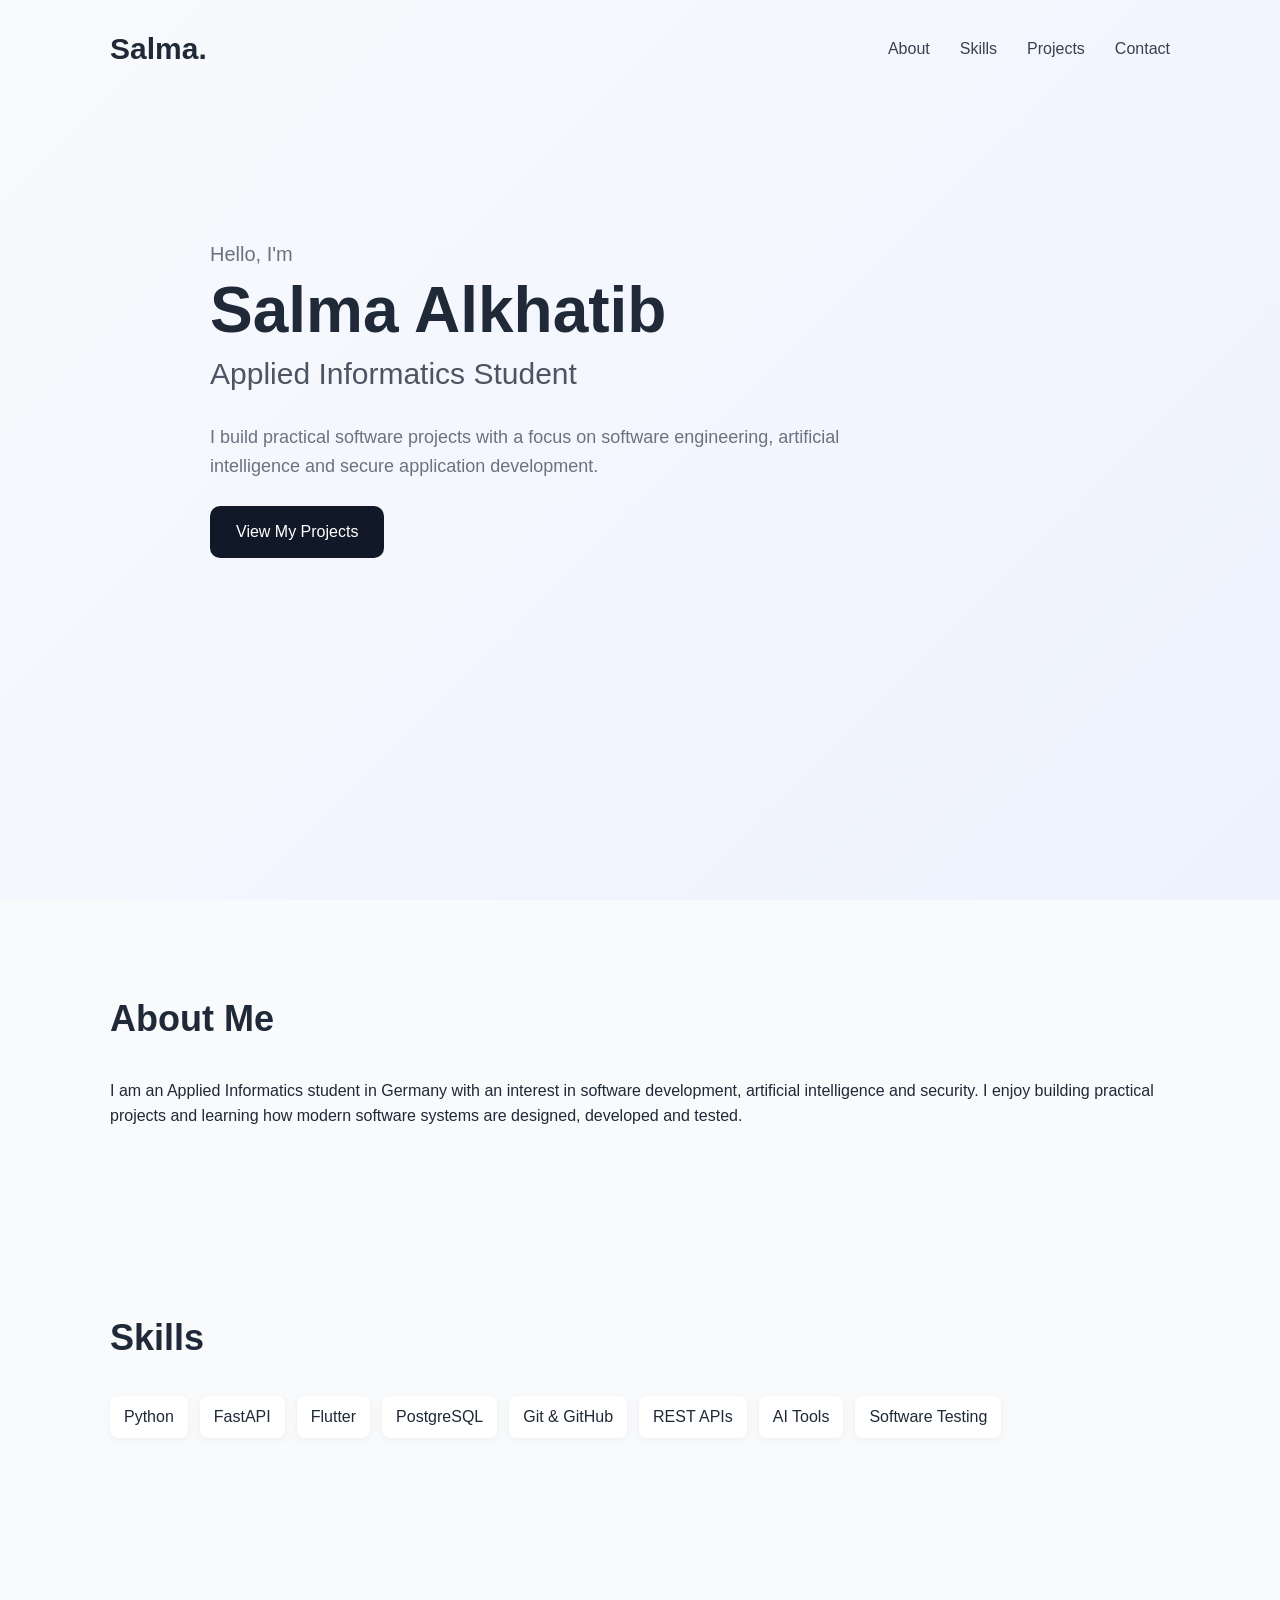
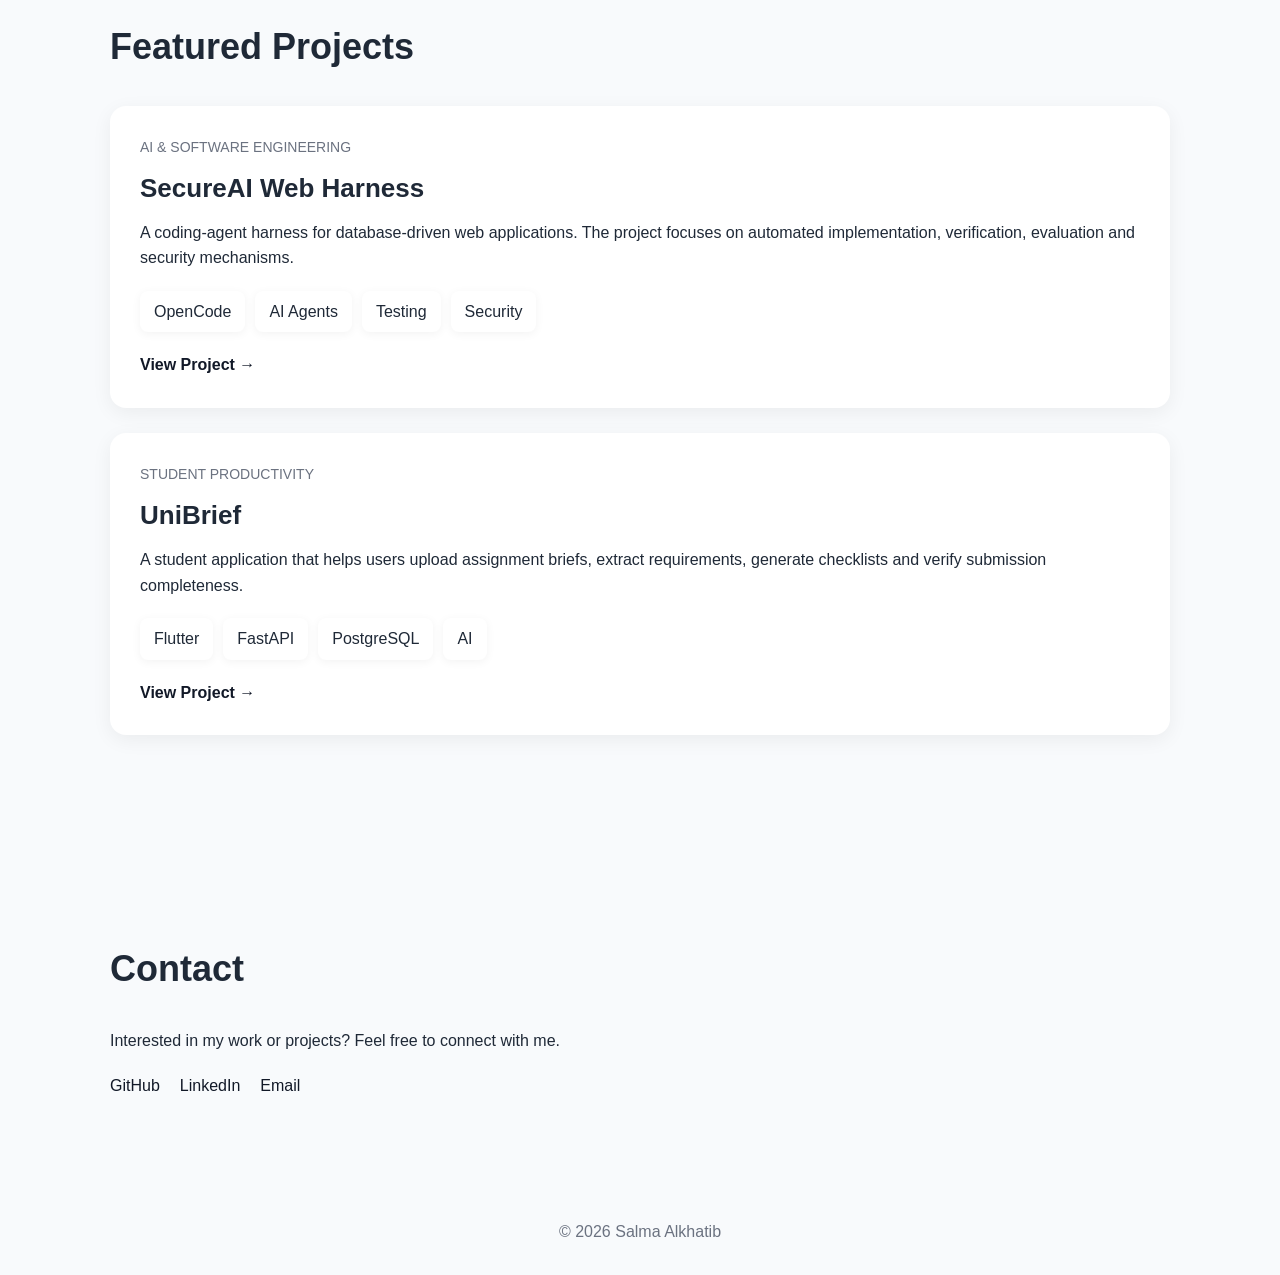
==== index.html @ 958bc484 "Initial portfolio" ====
<!DOCTYPE html>
<html lang="en">
<head>
  <meta charset="UTF-8" />
  <meta name="viewport" content="width=device-width, initial-scale=1.0" />
  <title>Salma Alkhatib | Portfolio</title>
  <link rel="stylesheet" href="style.css" />
</head>

<body>

  <header class="hero">
    <nav>
      <h2 class="logo">Salma.</h2>

      <div class="nav-links">
        <a href="#about">About</a>
        <a href="#skills">Skills</a>
        <a href="#projects">Projects</a>
        <a href="#contact">Contact</a>
      </div>
    </nav>

    <div class="hero-content">
      <p class="intro">Hello, I'm</p>

      <h1>Salma Alkhatib</h1>

      <h3>Applied Informatics Student</h3>

      <p class="description">
        I build practical software projects with a focus on
        software engineering, artificial intelligence and secure
        application development.
      </p>

      <a href="#projects" class="button">View My Projects</a>
    </div>
  </header>

  <section id="about">
    <h2>About Me</h2>

    <p>
      I am an Applied Informatics student in Germany with an interest
      in software development, artificial intelligence and security.
      I enjoy building practical projects and learning how modern
      software systems are designed, developed and tested.
    </p>
  </section>

  <section id="skills">
    <h2>Skills</h2>

    <div class="skills-grid">
      <span>Python</span>
      <span>FastAPI</span>
      <span>Flutter</span>
      <span>PostgreSQL</span>
      <span>Git & GitHub</span>
      <span>REST APIs</span>
      <span>AI Tools</span>
      <span>Software Testing</span>
    </div>
  </section>

  <section id="projects">
    <h2>Featured Projects</h2>

    <div class="project-card">
      <p class="project-type">AI & Software Engineering</p>

      <h3>SecureAI Web Harness</h3>

      <p>
        A coding-agent harness for database-driven web applications.
        The project focuses on automated implementation, verification,
        evaluation and security mechanisms.
      </p>

      <div class="tags">
        <span>OpenCode</span>
        <span>AI Agents</span>
        <span>Testing</span>
        <span>Security</span>
      </div>

      <a href="secureai.html" class="project-link">View Project →</a>
    </div>

    <div class="project-card">
      <p class="project-type">Student Productivity</p>

      <h3>UniBrief</h3>

      <p>
        A student application that helps users upload assignment briefs,
        extract requirements, generate checklists and verify submission
        completeness.
      </p>

      <div class="tags">
        <span>Flutter</span>
        <span>FastAPI</span>
        <span>PostgreSQL</span>
        <span>AI</span>
      </div>

      <a href="#" class="project-link">View Project →</a>
    </div>
  </section>

  <section id="contact">
    <h2>Contact</h2>

    <p>
      Interested in my work or projects? Feel free to connect with me.
    </p>

    <div class="contact-links">
      <a href="#">GitHub</a>
      <a href="#">LinkedIn</a>
      <a href="mailto:your@email.com">Email</a>
    </div>
  </section>

  <footer>
    <p>© 2026 Salma Alkhatib</p>
  </footer>

  <script src="script.js"></script>
</body>
</html>
---- style.css ----
* {
  margin: 0;
  padding: 0;
  box-sizing: border-box;
}

html {
  scroll-behavior: smooth;
}

body {
  font-family: Arial, sans-serif;
  background: #f8fafc;
  color: #1f2937;
  line-height: 1.6;
}

nav {
  max-width: 1100px;
  margin: auto;
  padding: 25px 20px;
  display: flex;
  justify-content: space-between;
  align-items: center;
}

.logo {
  font-size: 30px;
  font-weight: 700;
}

.nav-links {
  display: flex;
  gap: 30px;
}

.nav-links a {
  text-decoration: none;
  color: #374151;
  font-weight: 500;
  transition: 0.3s;
}

.nav-links a:hover {
  color: #111827;
}

.hero {
  min-height: 100vh;
  background: linear-gradient(135deg, #f8fafc, #eef2ff);
}

.hero-content {
  max-width: 900px;
  margin: 120px auto;
  padding: 20px;
  animation: fadeUp 1s ease;
}

.intro {
  font-size: 20px;
  color: #6b7280;
}

.hero h1 {
  font-size: 64px;
  margin: 5px 0;
  line-height: 1.1;
}

.hero h3 {
  font-size: 30px;
  font-weight: 500;
  color: #4b5563;
}

.description {
  max-width: 650px;
  margin: 25px 0;
  font-size: 18px;
  color: #6b7280;
}

.button {
  display: inline-block;
  padding: 13px 26px;
  background: #111827;
  color: white;
  text-decoration: none;
  border-radius: 10px;
  transition: 0.3s;
}

.button:hover {
  transform: translateY(-2px);
}

section {
  max-width: 1100px;
  margin: auto;
  padding: 90px 20px;
}

section h2 {
  font-size: 36px;
  margin-bottom: 30px;
}

.skills-grid {
  display: flex;
  flex-wrap: wrap;
  gap: 12px;
}

.skills-grid span,
.tags span {
  padding: 8px 14px;
  background: white;
  border-radius: 8px;
  box-shadow: 0 2px 10px rgba(0,0,0,0.05);
}

.project-card {
  background: white;
  padding: 30px;
  border-radius: 16px;
  margin-bottom: 25px;
  box-shadow: 0 5px 20px rgba(0,0,0,0.06);
  transition: 0.3s;
}

.project-card:hover {
  transform: translateY(-5px);
}

.project-card h3 {
  font-size: 26px;
  margin: 10px 0;
}

.project-type {
  font-size: 14px;
  text-transform: uppercase;
  color: #6b7280;
}

.tags {
  display: flex;
  flex-wrap: wrap;
  gap: 10px;
  margin: 20px 0;
}

.project-link {
  text-decoration: none;
  color: #111827;
  font-weight: bold;
}

.contact-links {
  display: flex;
  gap: 20px;
  margin-top: 20px;
}

.contact-links a {
  text-decoration: none;
  color: #111827;
}

footer {
  text-align: center;
  padding: 30px;
  color: #6b7280;
}

@keyframes fadeUp {
  from {
    opacity: 0;
    transform: translateY(20px);
  }

  to {
    opacity: 1;
    transform: translateY(0);
  }
}

@media (max-width: 768px) {
  .hero h1 {
    font-size: 42px;
  }

  .hero h3 {
    font-size: 24px;
  }

  .nav-links {
    gap: 15px;
    font-size: 14px;
  }
}
.architecture {
  max-width: 700px;
  margin: 40px auto;
  display: flex;
  flex-direction: column;
  align-items: center;
}

.arch-box {
  width: 100%;
  background: white;
  padding: 24px;
  border-radius: 14px;
  text-align: center;
  box-shadow: 0 5px 20px rgba(0,0,0,0.06);
}

.arch-box h3 {
  margin-bottom: 8px;
  font-size: 22px;
}

.arch-box p {
  color: #6b7280;
}

.arrow {
  font-size: 28px;
  margin: 10px 0;
  color: #6b7280;
}
.progress-grid {
  display: grid;
  grid-template-columns: repeat(auto-fit, minmax(260px, 1fr));
  gap: 20px;
  margin-top: 30px;
}

.progress-card {
  background: white;
  padding: 24px;
  border-radius: 14px;
  box-shadow: 0 5px 20px rgba(0,0,0,0.06);
}

.progress-card h3 {
  margin-bottom: 10px;
}

.status {
  display: inline-block;
  margin-top: 15px;
  padding: 6px 12px;
  border-radius: 20px;
  font-size: 14px;
  font-weight: bold;
}

.done {
  background: #dcfce7;
  color: #166534;
}

.current {
  background: #dbeafe;
  color: #1d4ed8;
}

.planned {
  background: #f3f4f6;
  color: #4b5563;
}
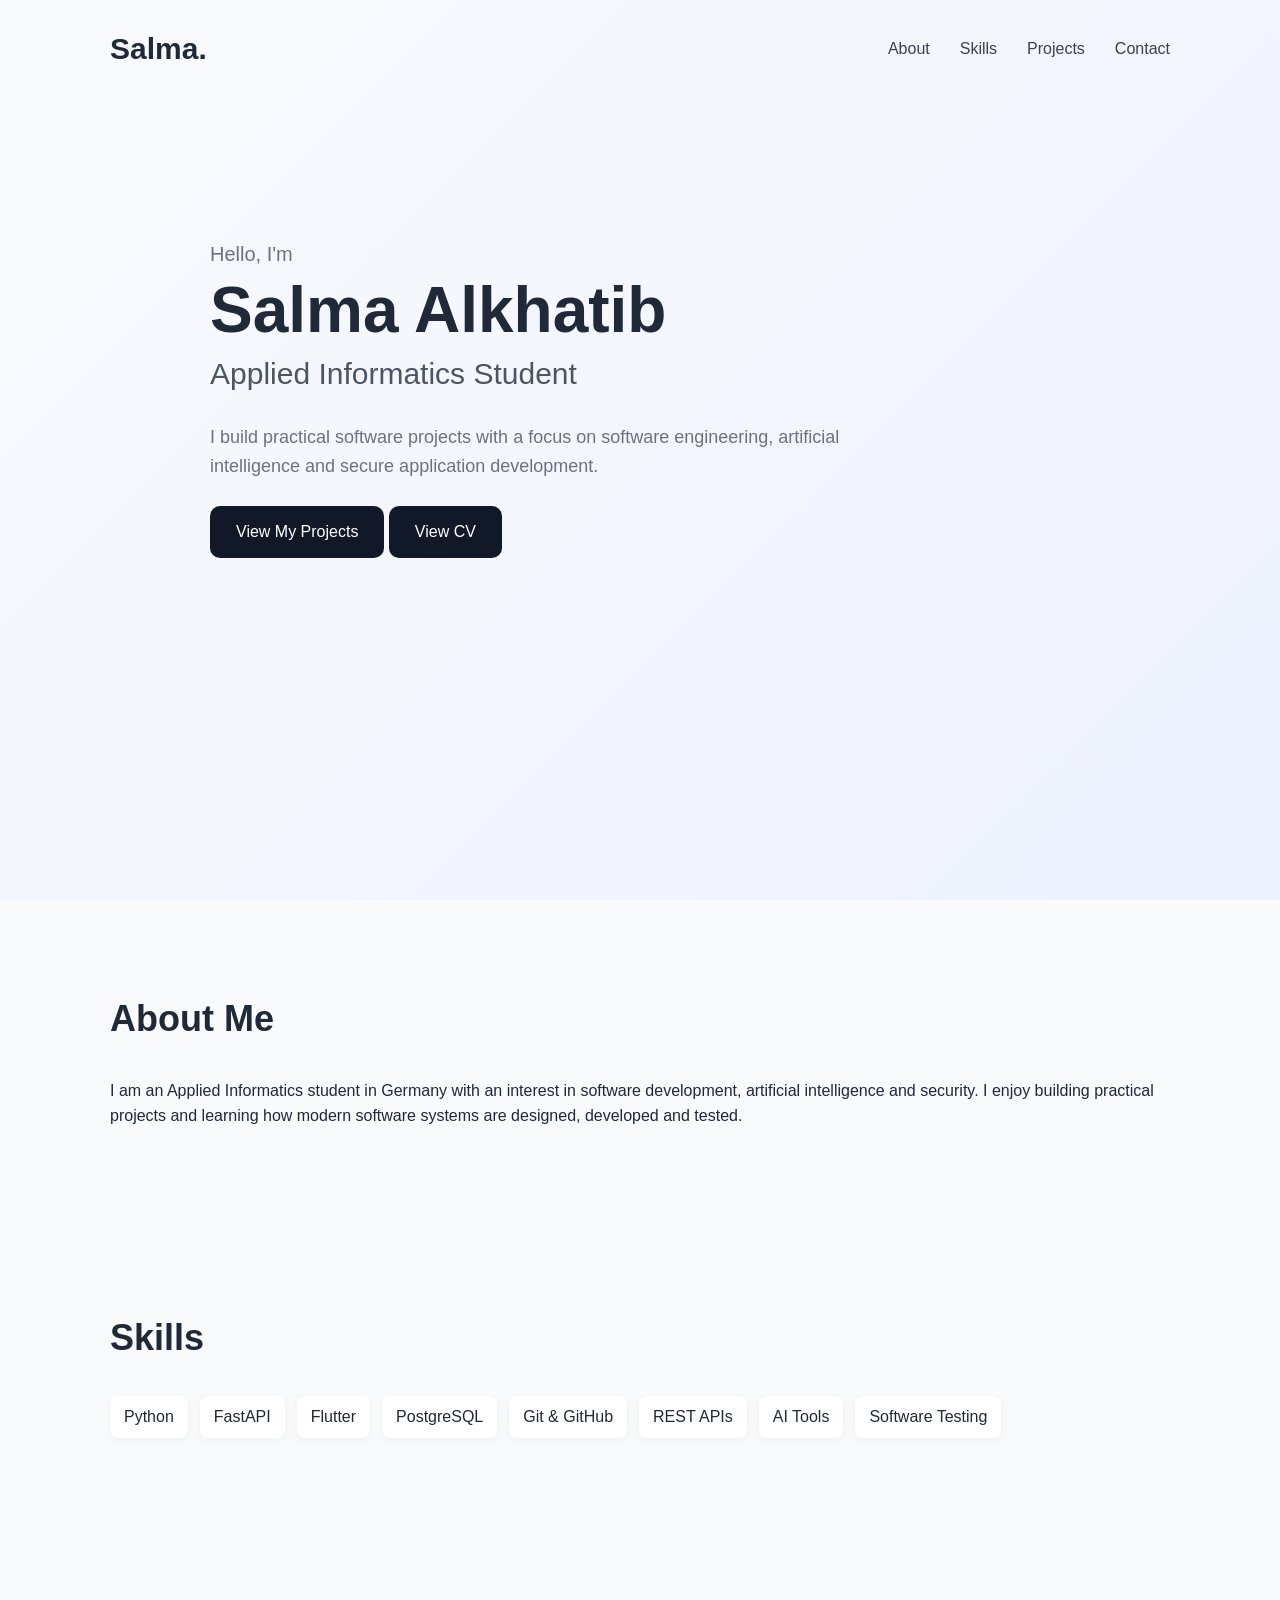
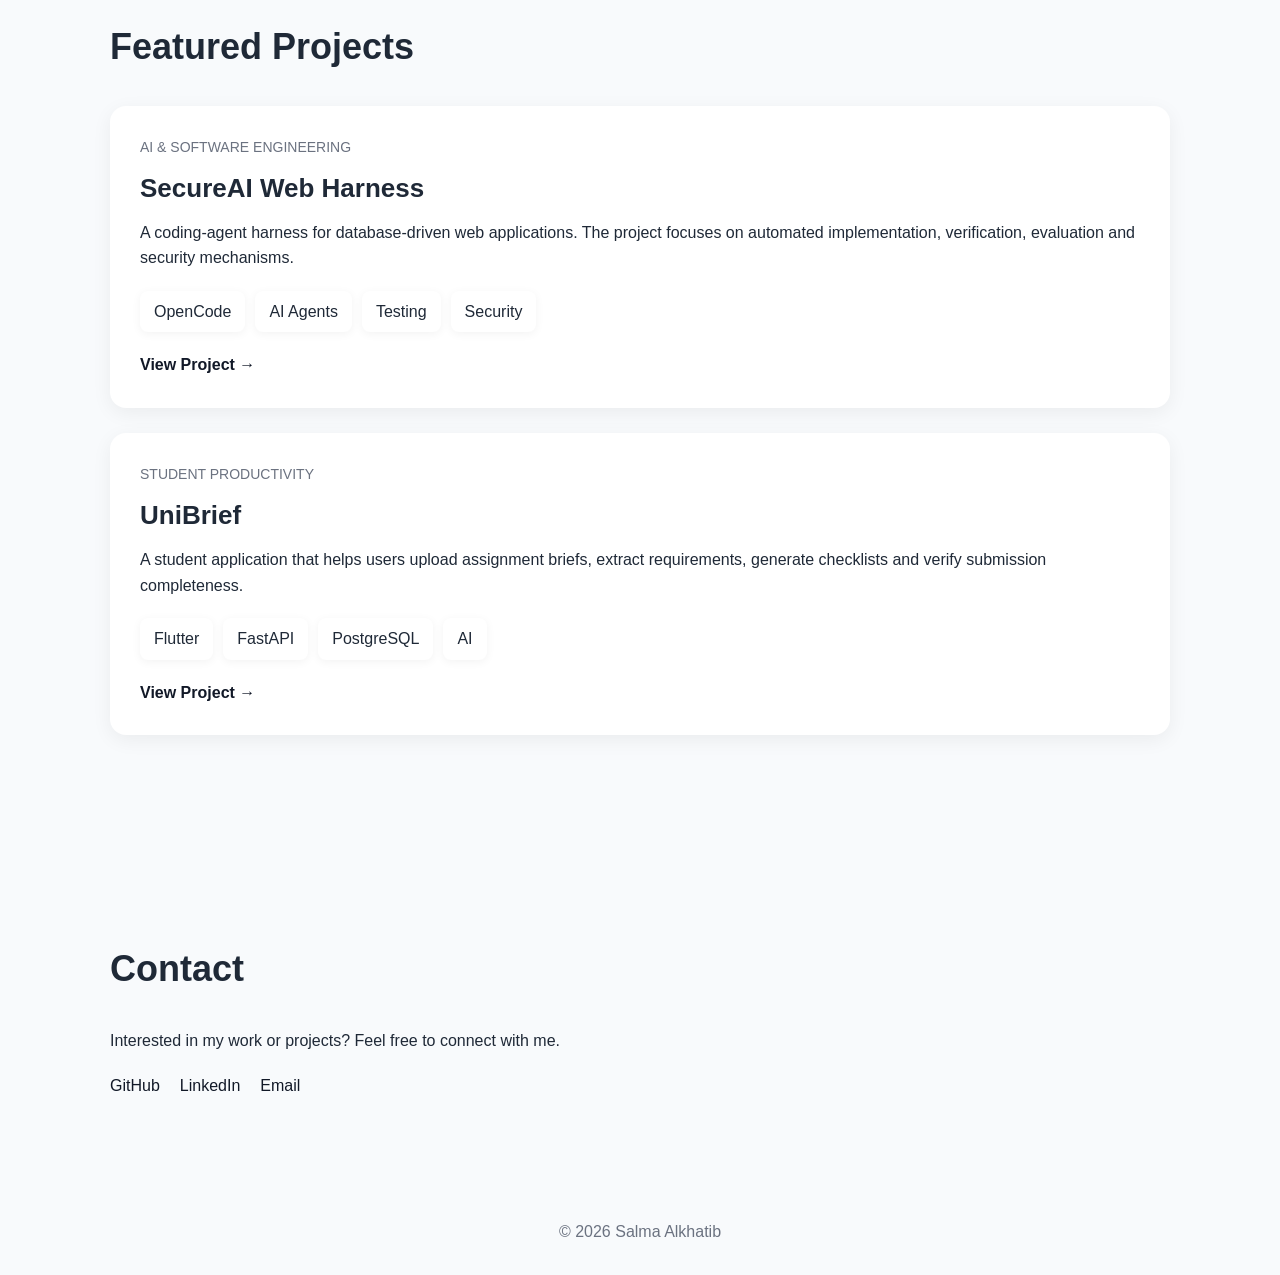
==== commit 6eff48eb: "Add CV to portfolio" ====
--- a/index.html
+++ b/index.html
@@ -35,6 +35,13 @@
       </p>
 
       <a href="#projects" class="button">View My Projects</a>
+      <a
+  href="Salma_Alkhatib_CV.pdf"
+  class="button"
+  target="_blank"
+>
+  View CV
+</a>
     </div>
   </header>
 
@@ -118,8 +125,15 @@
     </p>
 
     <div class="contact-links">
-      <a href="#">GitHub</a>
-      <a href="#">LinkedIn</a>
+        <a href="https://github.com/alkhatibsalma99-ops" target="_blank">
+            GitHub
+          </a>
+          <a
+          href="https://www.linkedin.com/in/salma-alkhatib-435128162"
+          target="_blank"
+        >
+          LinkedIn
+        </a>
       <a href="mailto:your@email.com">Email</a>
     </div>
   </section>
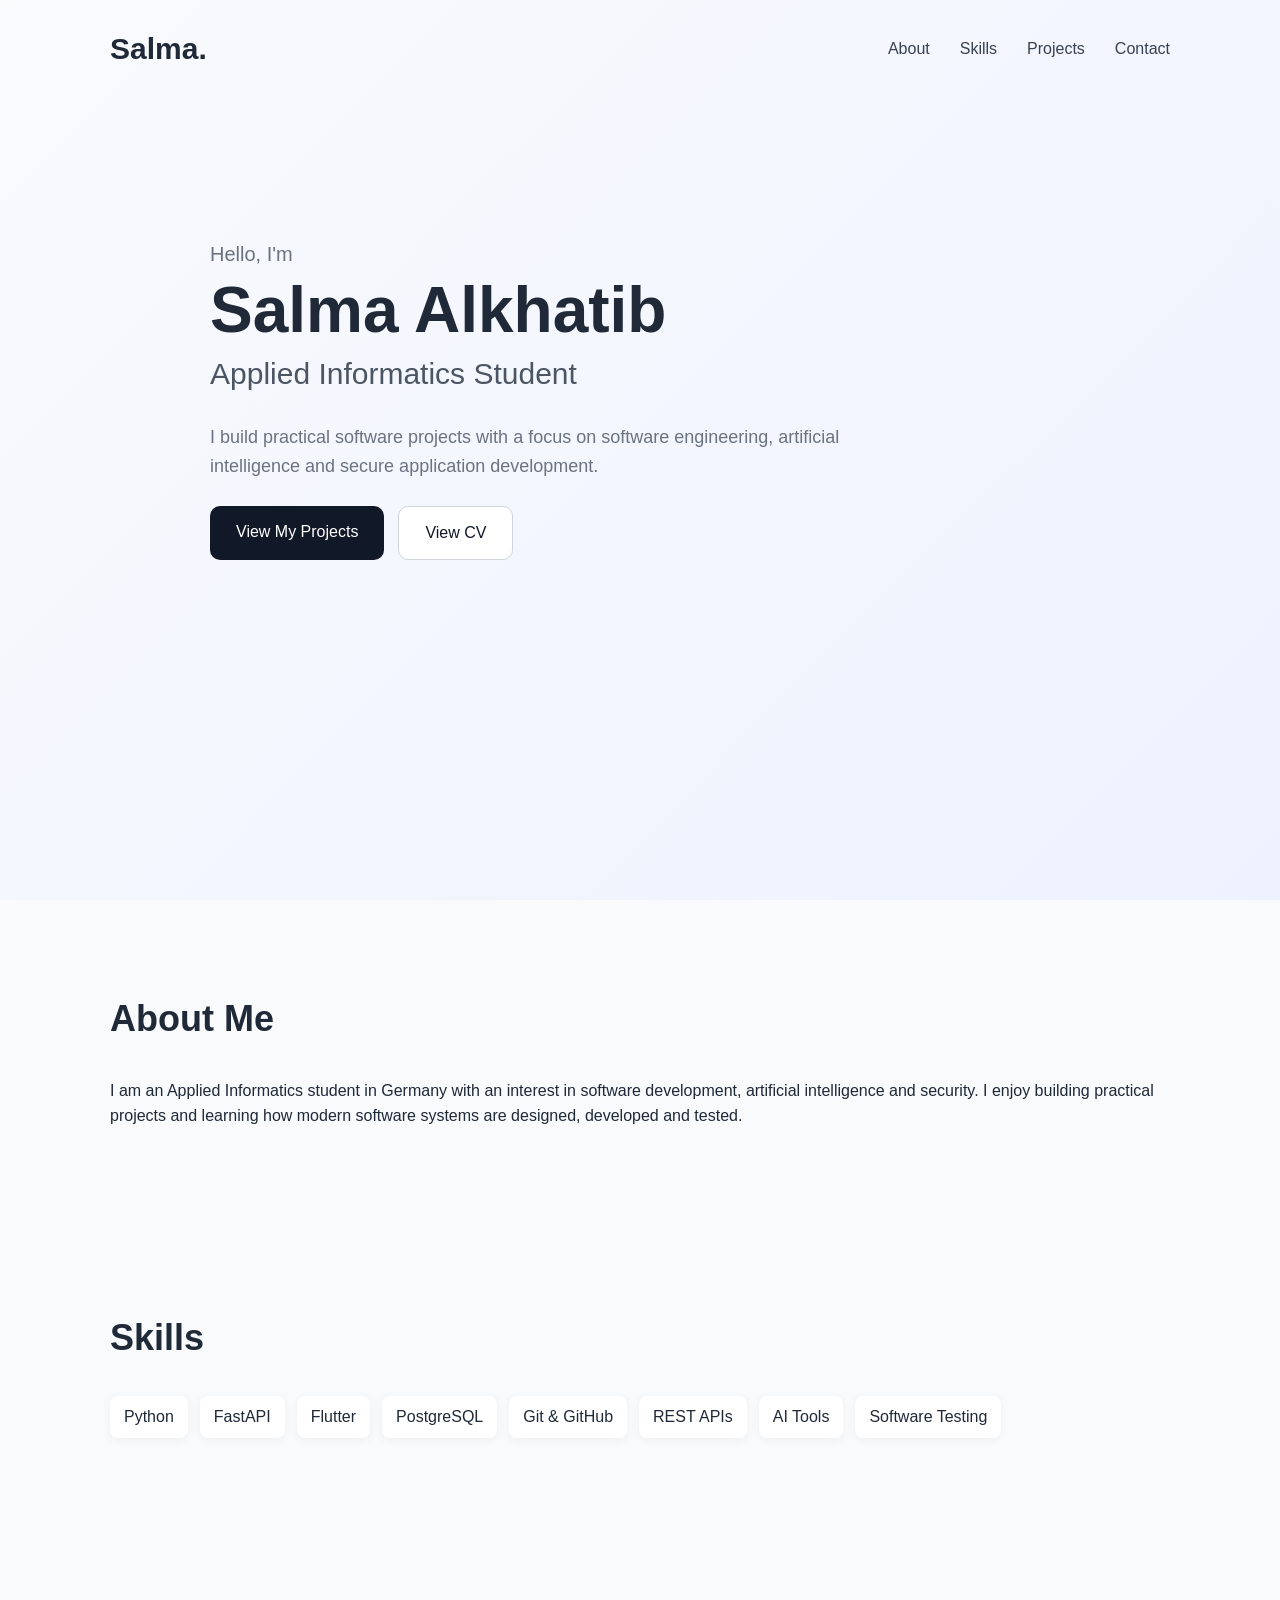
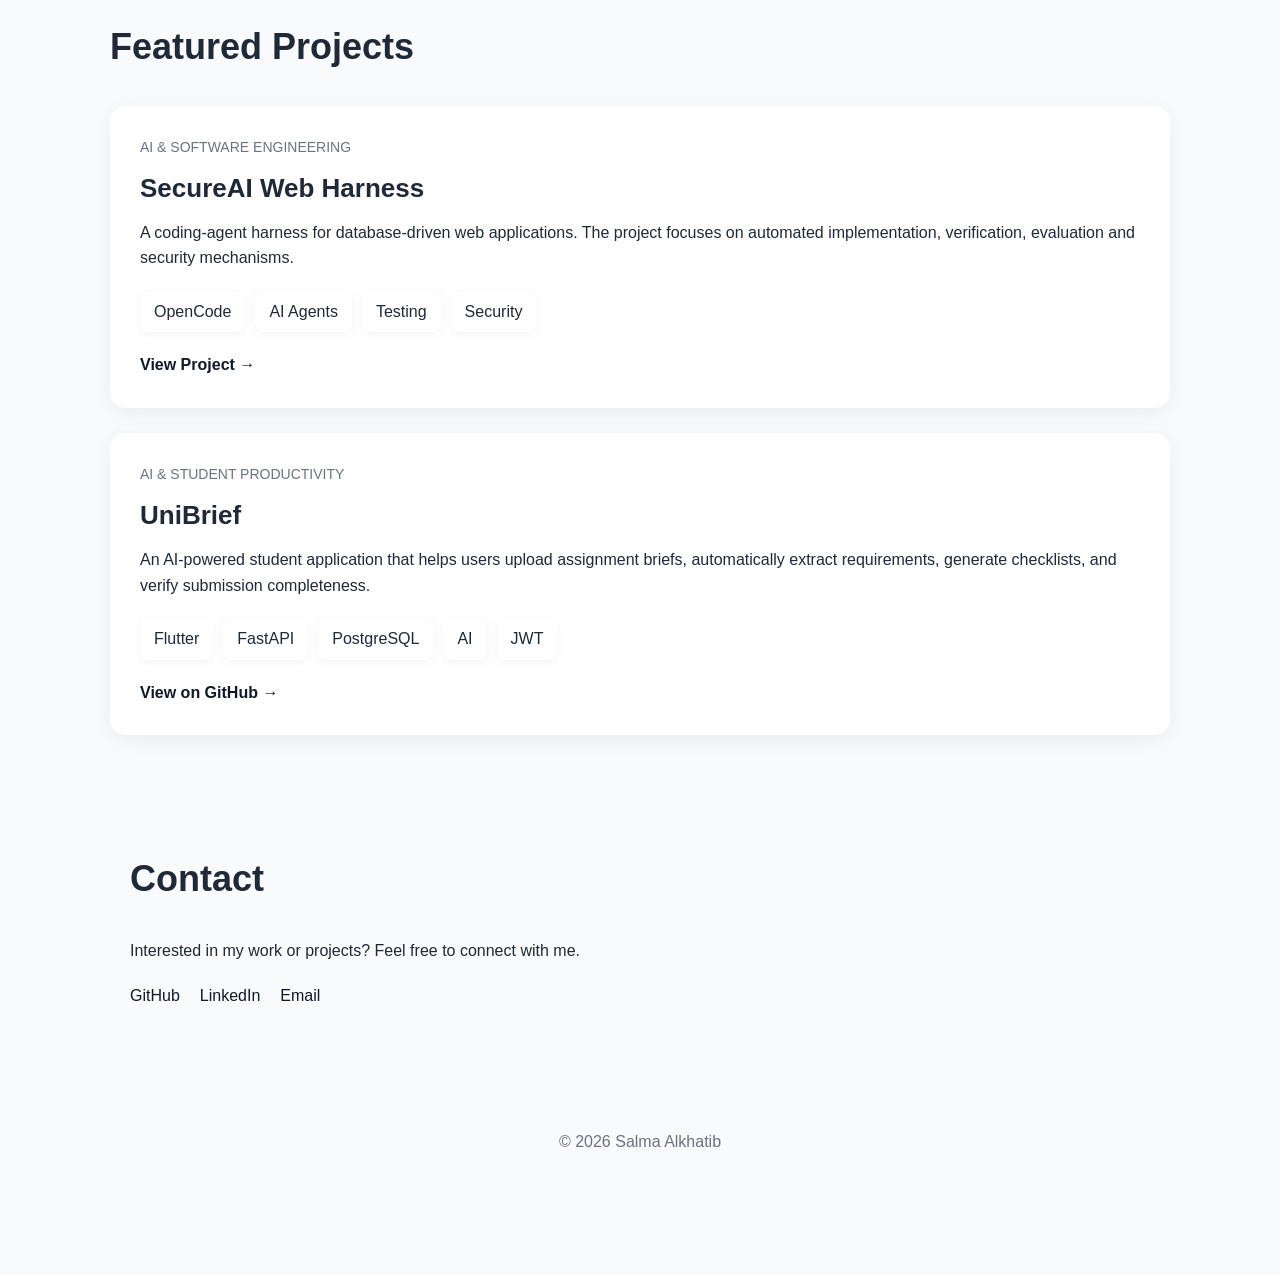
==== commit b3c3e6fd: "Update UniBrief project" ====
--- a/index.html
+++ b/index.html
@@ -34,15 +34,17 @@
         application development.
       </p>
 
-      <a href="#projects" class="button">View My Projects</a>
-      <a
-  href="Salma_Alkhatib_CV.pdf"
-  class="button"
-  target="_blank"
->
-  View CV
-</a>
-    </div>
+      <div class="hero-buttons">
+        <a href="#projects" class="button">View My Projects</a>
+      
+        <a
+          href="Salma_Alkhatib_CV.pdf"
+          class="button secondary-button"
+          target="_blank"
+        >
+          View CV
+        </a>
+      </div>
   </header>
 
   <section id="about">
@@ -96,26 +98,33 @@
     </div>
 
     <div class="project-card">
-      <p class="project-type">Student Productivity</p>
-
-      <h3>UniBrief</h3>
-
-      <p>
-        A student application that helps users upload assignment briefs,
-        extract requirements, generate checklists and verify submission
-        completeness.
-      </p>
-
-      <div class="tags">
-        <span>Flutter</span>
-        <span>FastAPI</span>
-        <span>PostgreSQL</span>
-        <span>AI</span>
-      </div>
-
-      <a href="#" class="project-link">View Project →</a>
+        <p class="project-type">AI & Student Productivity</p>
+    
+        <h3>UniBrief</h3>
+    
+        <p>
+            An AI-powered student application that helps users upload assignment
+            briefs, automatically extract requirements, generate checklists,
+            and verify submission completeness.
+        </p>
+    
+        <div class="tags">
+            <span>Flutter</span>
+            <span>FastAPI</span>
+            <span>PostgreSQL</span>
+            <span>AI</span>
+            <span>JWT</span>
+        </div>
+    
+        <a
+            href="https://github.com/alkhatibsalma99-ops/UniBrief"
+            target="_blank"
+            rel="noopener noreferrer"
+            class="project-link"
+        >
+            View on GitHub →
+        </a>
     </div>
-  </section>
 
   <section id="contact">
     <h2>Contact</h2>
--- a/style.css
+++ b/style.css
@@ -271,4 +271,20 @@
 .planned {
   background: #f3f4f6;
   color: #4b5563;
+}
+.hero-buttons {
+  display: flex;
+  gap: 14px;
+  flex-wrap: wrap;
+  margin-top: 25px;
+}
+
+.secondary-button {
+  background: white;
+  color: #111827;
+  border: 1px solid #d1d5db;
+}
+
+.secondary-button:hover {
+  background: #f3f4f6;
 }
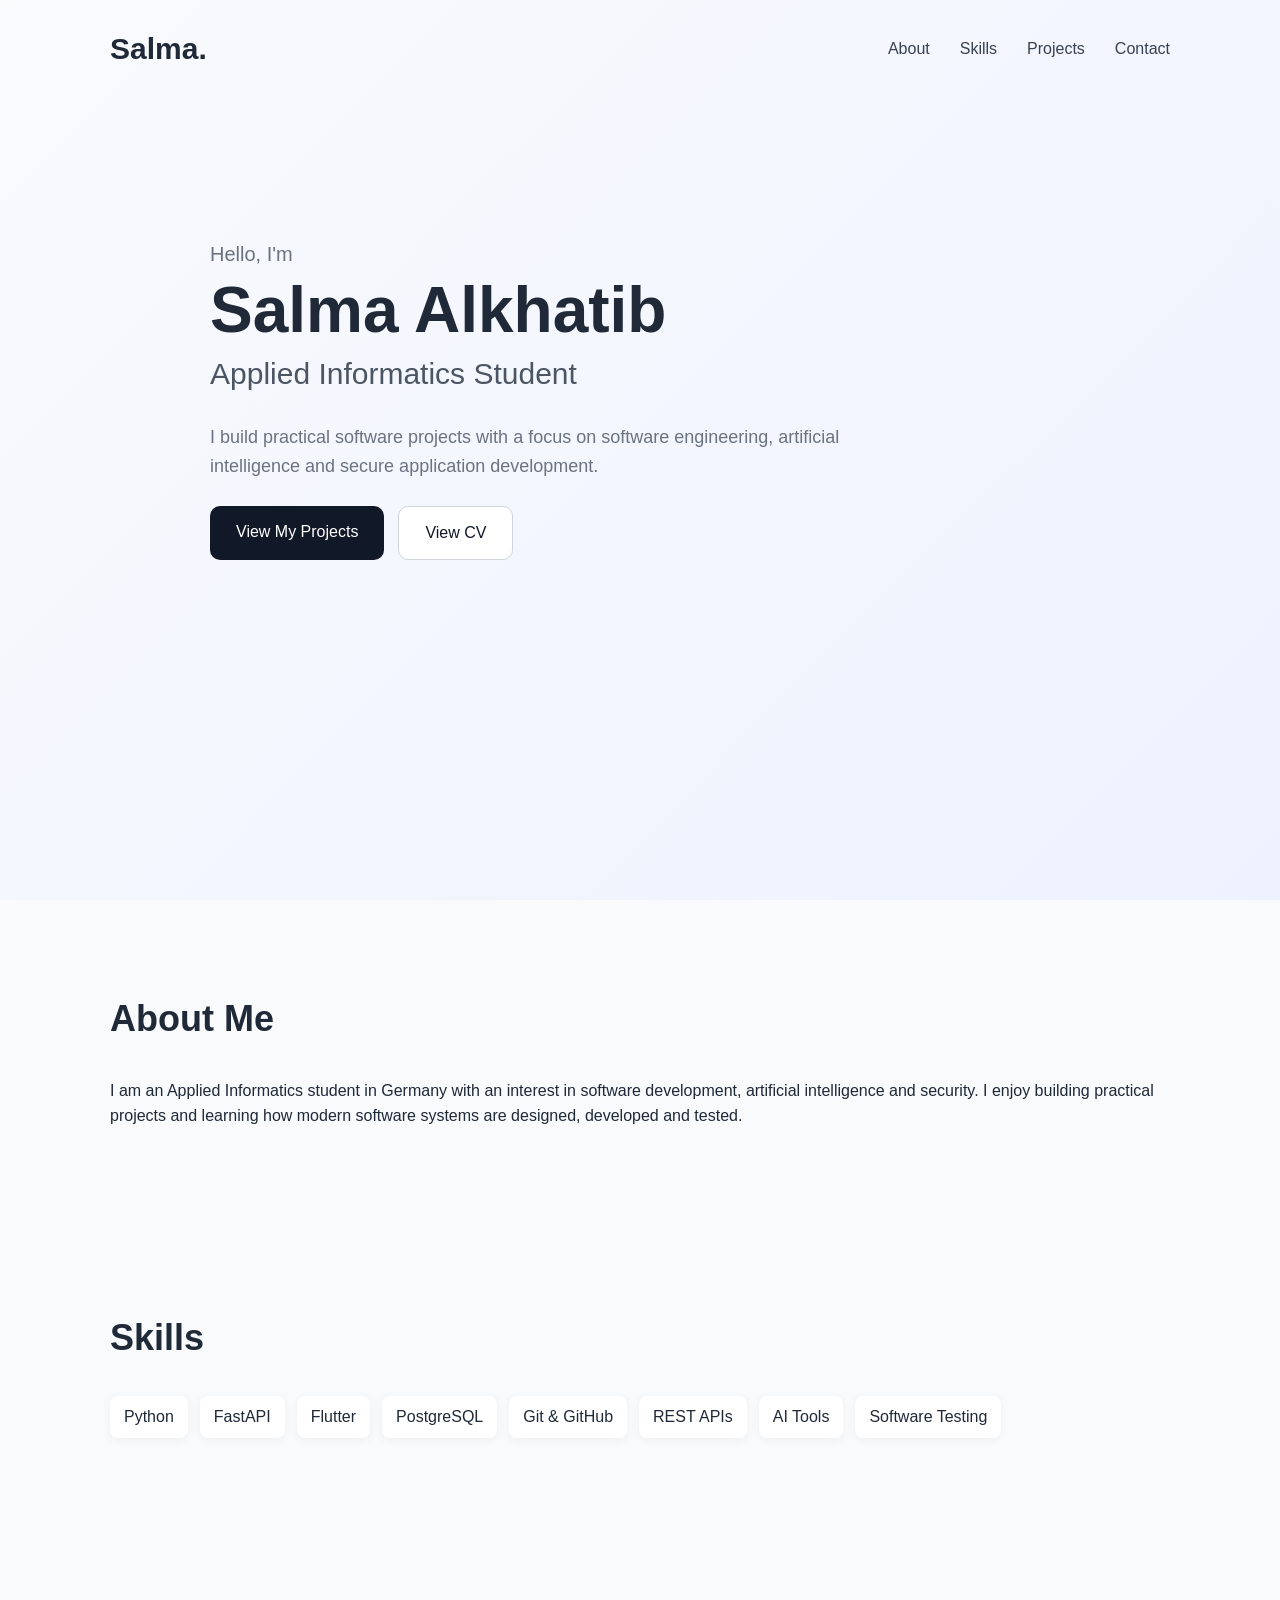
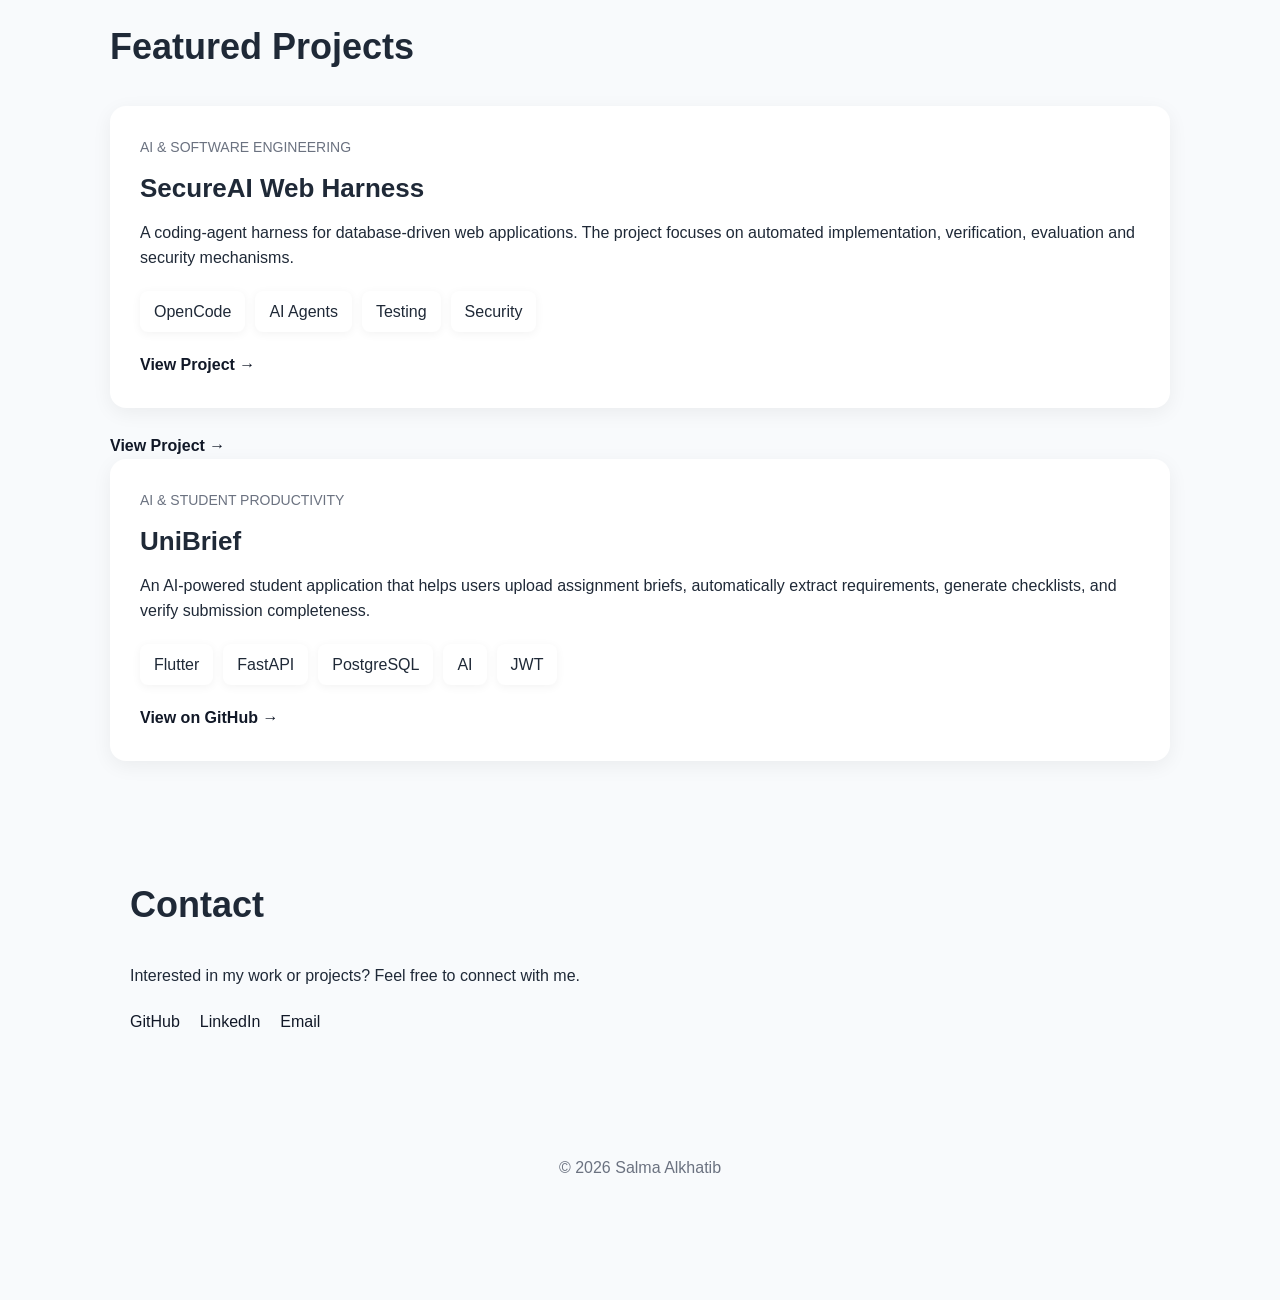
==== commit 47290918: "Add Beautiful Reinigungsservice to portfolio" ====
--- a/index.html
+++ b/index.html
@@ -96,6 +96,12 @@
 
       <a href="secureai.html" class="project-link">View Project →</a>
     </div>
+    <a
+  href="beautiful-reinigungsservice.html"
+  class="project-link"
+>
+  View Project →
+</a>
 
     <div class="project-card">
         <p class="project-type">AI & Student Productivity</p>
--- a/style.css
+++ b/style.css
@@ -287,4 +287,433 @@
 
 .secondary-button:hover {
   background: #f3f4f6;
+}
+/* =========================================
+   BEAUTIFUL REINIGUNGSSERVICE PROJECT PAGE
+========================================= */
+
+.project-header {
+  padding: 22px 0;
+  border-bottom: 1px solid #e9eef5;
+  background: #ffffff;
+}
+
+.project-nav {
+  display: flex;
+  align-items: center;
+  justify-content: space-between;
+  gap: 20px;
+}
+
+.back-link {
+  color: #4f5d73;
+  text-decoration: none;
+  font-weight: 600;
+}
+
+.project-live-btn {
+  text-decoration: none;
+  background: #1478d4;
+  color: white;
+  padding: 11px 18px;
+  border-radius: 8px;
+  font-weight: 700;
+}
+
+
+.project-hero {
+  padding: 100px 0;
+  background: linear-gradient(
+    135deg,
+    #f7fbff,
+    #eef6ff
+  );
+}
+
+.project-hero-grid {
+  display: grid;
+  grid-template-columns: 1.1fr 0.9fr;
+  gap: 70px;
+  align-items: center;
+}
+
+.project-label {
+  display: inline-block;
+  color: #1478d4;
+  font-size: 13px;
+  letter-spacing: 2px;
+  font-weight: 800;
+  margin-bottom: 18px;
+}
+
+.project-hero h1 {
+  font-size: 56px;
+  line-height: 1.05;
+  margin-bottom: 24px;
+  color: #102a43;
+}
+
+.project-intro {
+  font-size: 19px;
+  color: #627d98;
+  line-height: 1.75;
+  max-width: 700px;
+}
+
+.project-tech {
+  display: flex;
+  flex-wrap: wrap;
+  gap: 10px;
+  margin: 30px 0;
+}
+
+.project-tech span {
+  background: #ffffff;
+  color: #1478d4;
+  padding: 8px 13px;
+  border-radius: 20px;
+  font-size: 13px;
+  font-weight: 700;
+  border: 1px solid #d7e9f9;
+}
+
+.project-actions {
+  display: flex;
+  flex-wrap: wrap;
+  gap: 14px;
+}
+
+.project-primary-btn,
+.project-secondary-btn {
+  display: inline-block;
+  padding: 14px 22px;
+  border-radius: 8px;
+  text-decoration: none;
+  font-weight: 700;
+}
+
+.project-primary-btn {
+  background: #1478d4;
+  color: white;
+}
+
+.project-secondary-btn {
+  background: white;
+  color: #1478d4;
+  border: 2px solid #1478d4;
+}
+
+
+.project-preview {
+  background: white;
+  border-radius: 18px;
+  overflow: hidden;
+  box-shadow: 0 24px 60px rgba(25, 80, 130, 0.15);
+}
+
+.browser-bar {
+  display: flex;
+  gap: 8px;
+  padding: 16px;
+  border-bottom: 1px solid #edf2f7;
+}
+
+.browser-bar span {
+  width: 11px;
+  height: 11px;
+  background: #cbd5e1;
+  border-radius: 50%;
+}
+
+.preview-content {
+  min-height: 350px;
+  padding: 60px 40px;
+  background: linear-gradient(
+    135deg,
+    #eaf6ff,
+    #ffffff
+  );
+}
+
+.preview-content h2 {
+  font-size: 34px;
+  color: #102a43;
+  margin-bottom: 18px;
+}
+
+.preview-content p {
+  color: #627d98;
+  line-height: 1.7;
+  margin-bottom: 25px;
+}
+
+.preview-content a {
+  color: #1478d4;
+  text-decoration: none;
+  font-weight: 700;
+}
+
+
+.project-section {
+  padding: 90px 0;
+}
+
+.project-light {
+  background: #f8fbfe;
+}
+
+.project-section-heading {
+  display: flex;
+  align-items: center;
+  gap: 15px;
+  margin-bottom: 45px;
+}
+
+.project-section-heading span {
+  color: #1478d4;
+  font-weight: 800;
+}
+
+.project-section-heading h2 {
+  font-size: 38px;
+  color: #102a43;
+}
+
+
+.project-two-columns {
+  display: grid;
+  grid-template-columns: repeat(2, 1fr);
+  gap: 50px;
+}
+
+.project-two-columns h3 {
+  font-size: 24px;
+  color: #102a43;
+  margin-bottom: 12px;
+}
+
+.project-two-columns p {
+  color: #627d98;
+  line-height: 1.8;
+}
+
+
+.feature-grid {
+  display: grid;
+  grid-template-columns: repeat(3, 1fr);
+  gap: 24px;
+}
+
+.feature-box {
+  background: white;
+  padding: 28px;
+  border-radius: 14px;
+  box-shadow: 0 10px 25px rgba(20, 80, 130, 0.08);
+}
+
+.feature-box h3 {
+  margin-bottom: 12px;
+  color: #102a43;
+}
+
+.feature-box p {
+  color: #627d98;
+  line-height: 1.65;
+}
+
+
+.security-box {
+  max-width: 850px;
+}
+
+.security-box > p {
+  color: #627d98;
+  line-height: 1.75;
+  margin-bottom: 25px;
+}
+
+.security-box ul {
+  list-style: none;
+  display: grid;
+  gap: 12px;
+}
+
+.security-box li {
+  position: relative;
+  padding-left: 28px;
+  color: #486581;
+}
+
+.security-box li::before {
+  content: "✓";
+  position: absolute;
+  left: 0;
+  color: #1478d4;
+  font-weight: 800;
+}
+
+
+.tech-grid {
+  display: grid;
+  grid-template-columns: repeat(4, 1fr);
+  gap: 20px;
+}
+
+.tech-grid div {
+  background: white;
+  padding: 25px;
+  border-radius: 12px;
+}
+
+.tech-grid strong {
+  display: block;
+  color: #102a43;
+  margin-bottom: 8px;
+}
+
+.tech-grid p {
+  color: #627d98;
+}
+
+
+.process-list {
+  display: grid;
+  grid-template-columns: repeat(3, 1fr);
+  gap: 25px;
+}
+
+.process-list > div {
+  padding: 30px;
+  border: 1px solid #e7eef5;
+  border-radius: 14px;
+}
+
+.process-list span {
+  display: inline-flex;
+  width: 38px;
+  height: 38px;
+  align-items: center;
+  justify-content: center;
+  border-radius: 50%;
+  background: #e5f3ff;
+  color: #1478d4;
+  font-weight: 800;
+  margin-bottom: 18px;
+}
+
+.process-list h3 {
+  margin-bottom: 10px;
+  color: #102a43;
+}
+
+.process-list p {
+  color: #627d98;
+  line-height: 1.65;
+}
+
+
+.project-result {
+  padding: 100px 0;
+  background: #102a43;
+  color: white;
+  text-align: center;
+}
+
+.project-result > .container {
+  max-width: 800px;
+}
+
+.project-result span {
+  color: #58b5ff;
+  font-size: 13px;
+  font-weight: 800;
+  letter-spacing: 2px;
+}
+
+.project-result h2 {
+  font-size: 42px;
+  margin: 15px 0 20px;
+}
+
+.project-result p {
+  color: #bcccdc;
+  line-height: 1.8;
+  margin-bottom: 30px;
+}
+
+.project-result .project-actions {
+  justify-content: center;
+}
+
+
+.project-footer {
+  padding: 25px 0;
+  background: #081b2c;
+  color: #bcccdc;
+}
+
+.project-footer .container {
+  display: flex;
+  justify-content: space-between;
+  align-items: center;
+}
+
+.project-footer a {
+  color: white;
+  text-decoration: none;
+}
+
+
+@media (max-width: 900px) {
+
+  .project-hero-grid,
+  .project-two-columns {
+    grid-template-columns: 1fr;
+  }
+
+  .project-hero h1 {
+    font-size: 42px;
+  }
+
+  .feature-grid {
+    grid-template-columns: 1fr 1fr;
+  }
+
+  .tech-grid {
+    grid-template-columns: 1fr 1fr;
+  }
+
+  .process-list {
+    grid-template-columns: 1fr 1fr;
+  }
+
+}
+
+
+@media (max-width: 600px) {
+
+  .project-hero {
+    padding: 65px 0;
+  }
+
+  .project-hero h1 {
+    font-size: 35px;
+  }
+
+  .feature-grid,
+  .tech-grid,
+  .process-list {
+    grid-template-columns: 1fr;
+  }
+
+  .project-nav {
+    flex-direction: column;
+    align-items: flex-start;
+  }
+
+  .project-footer .container {
+    flex-direction: column;
+    gap: 12px;
+  }
+
 }
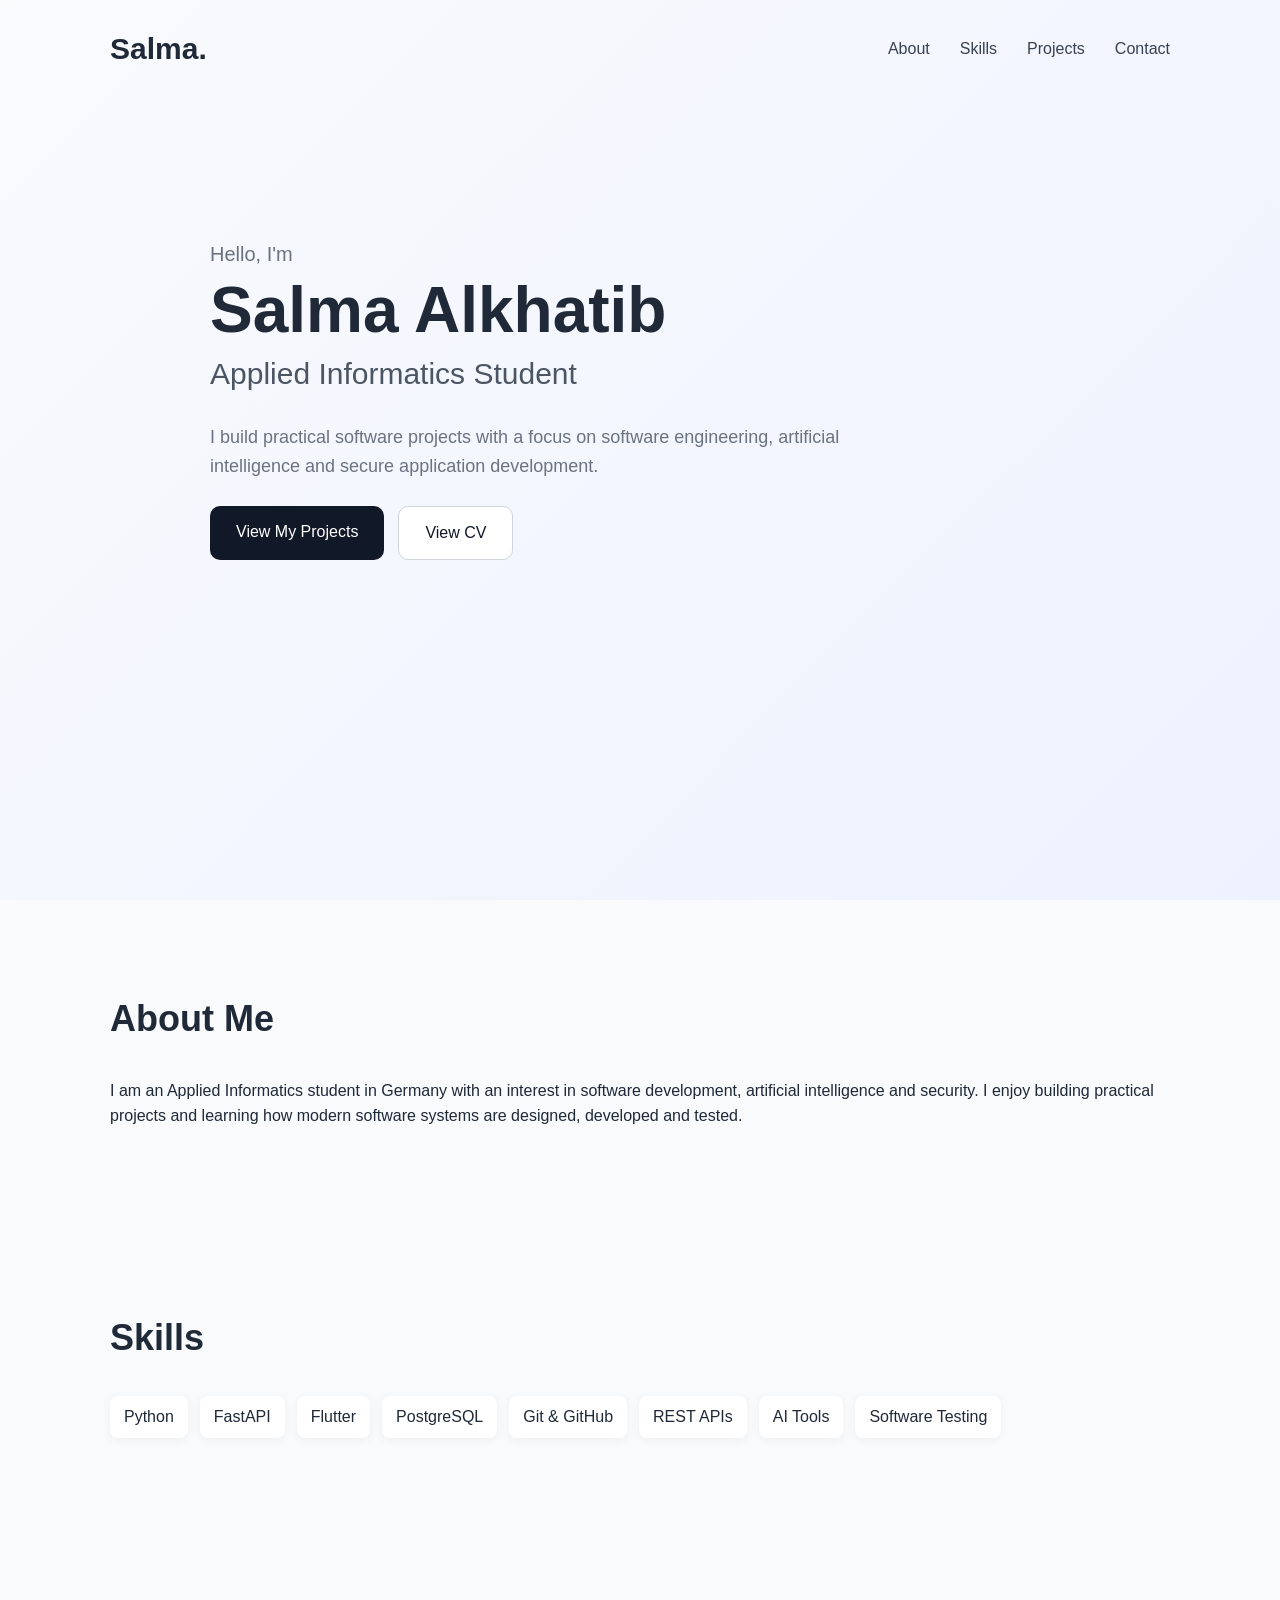
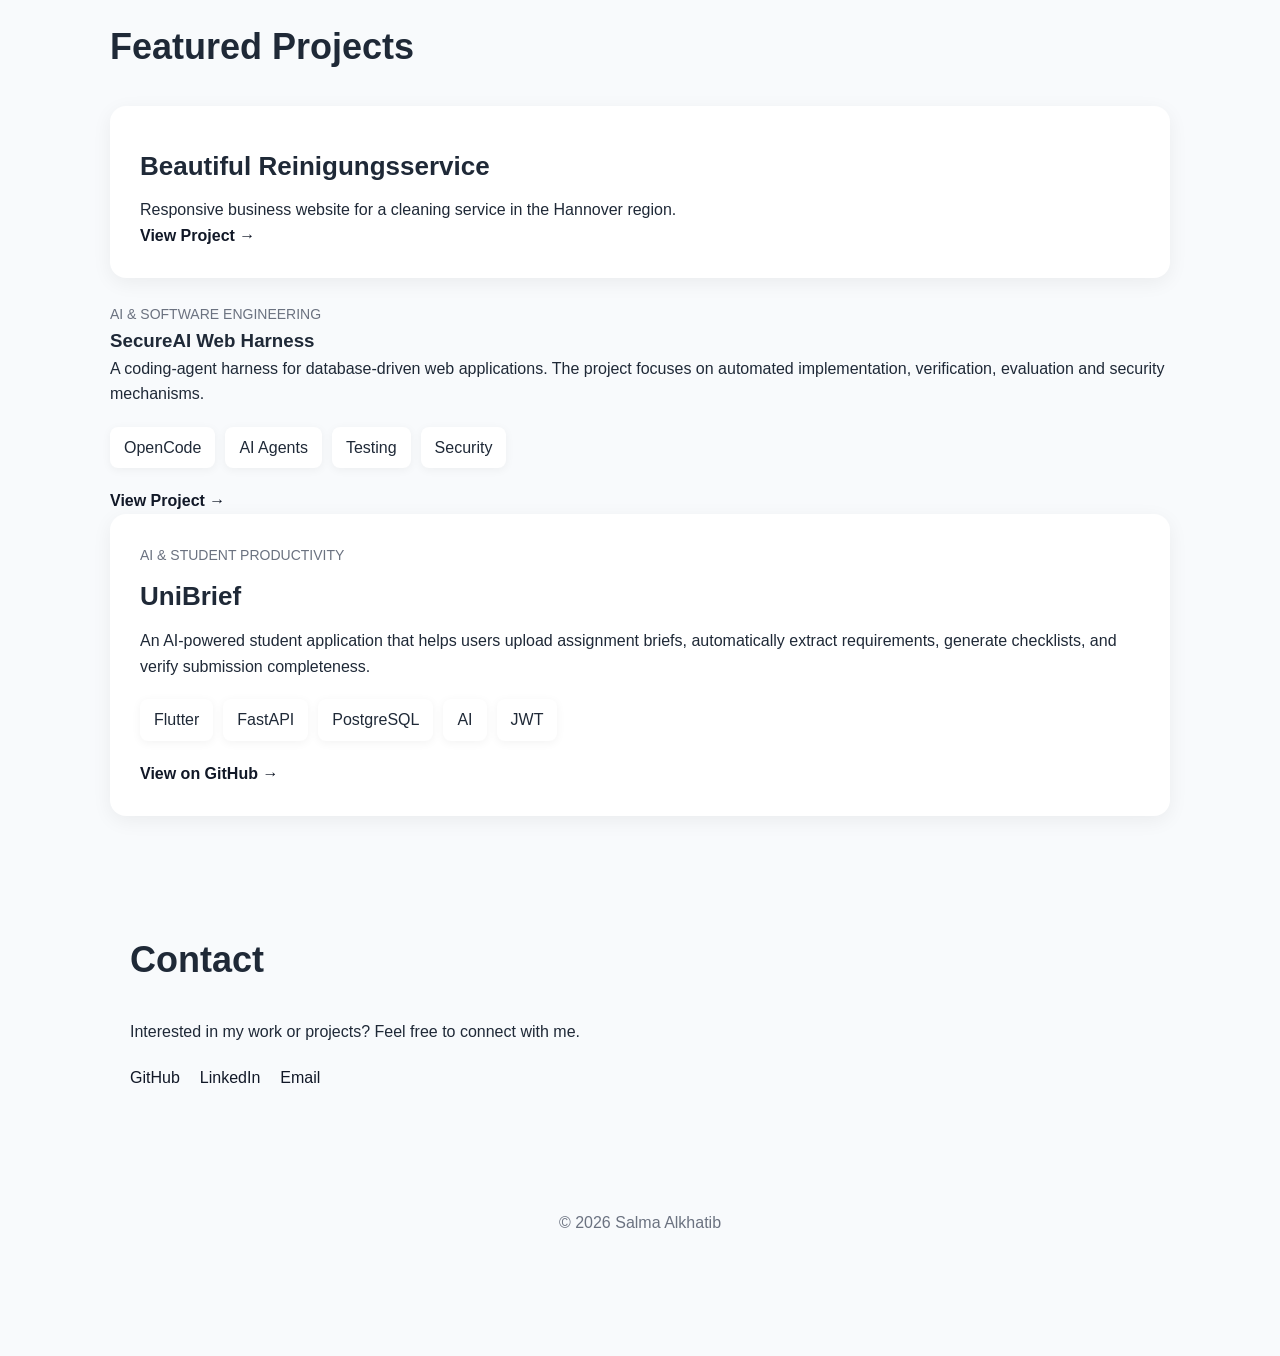
==== commit 2d737018: "Add Beautiful Reinigungsservice to portfolio" ====
--- a/index.html
+++ b/index.html
@@ -77,6 +77,22 @@
     <h2>Featured Projects</h2>
 
     <div class="project-card">
+     
+
+        <h3>Beautiful Reinigungsservice</h3>
+      
+        <p>
+          Responsive business website for a cleaning service in the Hannover region.
+        </p>
+      
+        <a
+          href="beautiful-reinigungsservice.html"
+          class="project-link"
+        >
+          View Project →
+        </a>
+      
+      </div>
       <p class="project-type">AI & Software Engineering</p>
 
       <h3>SecureAI Web Harness</h3>
@@ -96,12 +112,7 @@
 
       <a href="secureai.html" class="project-link">View Project →</a>
     </div>
-    <a
-  href="beautiful-reinigungsservice.html"
-  class="project-link"
->
-  View Project →
-</a>
+   
 
     <div class="project-card">
         <p class="project-type">AI & Student Productivity</p>
